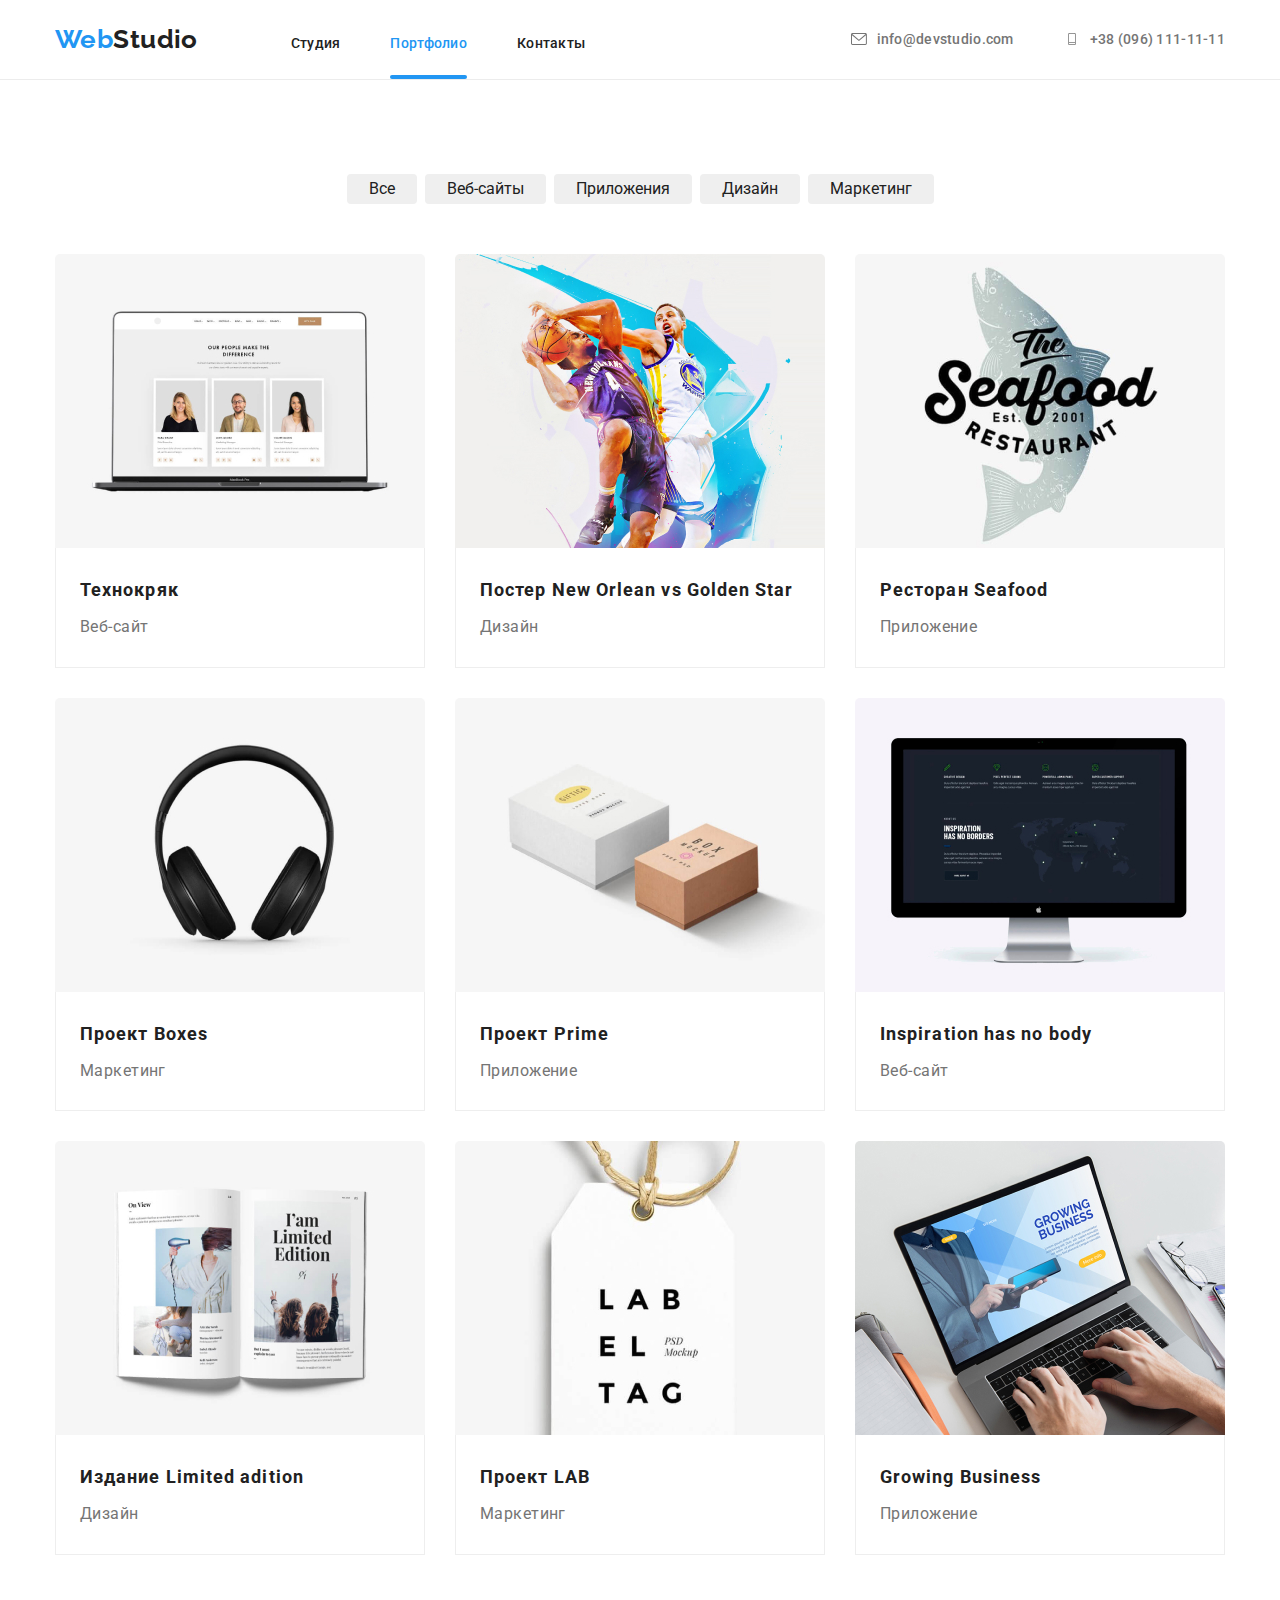
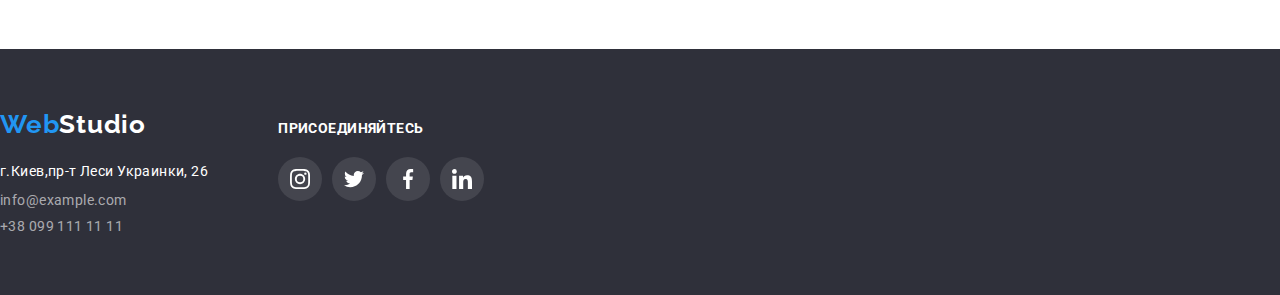
==== portfolio.html @ 9e02f587 "сделала подчеркивание" ====
<!DOCTYPE html>
<html lang="en">
<head>
    <meta charset="UTF-8">
    <meta http-equiv="X-UA-Compatible" content="IE=edge">
    <meta name="viewport" content="width=<>, initial-scale=1.0">
    <title>Document</title>

<link href="https://fonts.googleapis.com/css2?family=Raleway:wght@700&family=Roboto:wght@400;500;700;900&display=swap"
rel="stylesheet"
/>
<link rel="stylesheet" href="https://cdnjs.cloudflare.com/ajax/libs/modern-normalize/1.1.0/modern-normalize.min.css"/>
    <link rel="stylesheet" href="./css/style.css"/>
</head>
<body>
    <header class="page-header">
        <div class="container-main container">
          <nav class="container-main-nav">
              <a class="logo" href="./index.html"><span class="logo-accent">Web</span>Studio</a>
              <ul class="site-nav">
                  <li class="site-nav-item"> <a href="./index.html"class="site-nav-link">Студия</a></li>
                  <li class="site-nav-item"><a href=""class="site-nav-link current ">Портфолио</a></li>
                  <li class="site-nav-item"><a href=""class="site-nav-link">Контакты</a></li>
              </ul>
          </nav>
          <ul class="contact-nav">
          <li class="contact-nav-item">
            <a class="contact-nav-title" href ="mailto:info@devstudio.com" >
               <svg class="icon-envelope" width="16" height="12">
                   <use href="./img/svg/sprite.svg#icon-envelope"></use>>
               </svg>
               info@devstudio.com</a></li>
               <li class="contact-nav-item">
                <a class="contact-nav-title"href="tel:+380961111111" >
               <svg class="icon-vector" width="16" height="12">
                   <use href="./img/svg/sprite.svg#icon-Vector"></use>>
               </svg>
                   +38 (096) 111-11-11</a></li>
        </ul>
          </div>
      </header>

    <main>
         <!--Навигация-->
         <section class="section">
             <div class="container">
             <h1 class="visually-hidden">Filter</h1>
         <ul class="filter">
            <li class="filter-item"> <button type= "button" class="filter-button-main"> Все </button> </li>
            <li class="filter-item"> <button type= "button"class="filter-button"> Веб-сайты </button> </li>
            <li class="filter-item"> <button type= "button"class="filter-button"> Приложения</button> </li>
            <li class="filter-item"> <button type= "button"class="filter-button"> Дизайн </button> </li>
            <li class="filter-item"> <button type= "button"class="filter-button">Маркетинг</button> </li>
         </ul>
    
         <ul class="gallery">
             <li class="gallery-item">
                 <a href=""class="gallery-link" >
                     <img class="card" src="img/image1.jpg" alt="веб-сайт"width="370">
                     <div class="overlay">
                    <p>Технокряк это современная площадка распространения коронавируса. Компании используют эту платформу для цифрового шпионажа и атак на защищённые сервера конкурентов.</p>
                     </div>
                     <div class="gallery-part">
                    <h2 class="gallery-title">Технокряк</h2>
                <p class="gallery-text">Веб-сайт</p></div></a> 
            </li>
            <li class="gallery-item">
                <a href=""class="gallery-link">
                    <img class="card" src="img/image2.jpg" alt="дизайн"width="370">
                    <div class="overlay">
                     <p>Технокряк это современная площадка распространения коронавируса. Компании используют эту платформу для цифрового шпионажа и атак на защищённые сервера конкурентов.</p>
                     </div>
                    <div class="gallery-part"> <h2 class="gallery-title">Постер New Orlean vs Golden Star</h2>
                <p class="gallery-text">Дизайн</p></div></a> </li>
            
            <li class="gallery-item">
                <a href=""class="gallery-link">
                    <img class="card" src="img/image3.jpg" alt="приложение"width="370"> 
                    <div class="overlay">
                        <p>Технокряк это современная площадка распространения коронавируса. Компании используют эту платформу для цифрового шпионажа и атак на защищённые сервера конкурентов.</p>
                        </div>
                    <div class="gallery-part"> <h2 class="gallery-title">Ресторан Seafood</h2>
                 <p class="gallery-text">Приложение</p></div></a> </li>
        
                 
            <li class="gallery-item">
                <a href=""class="gallery-link">
                    <img class="card" src="img/image4.jpg" alt="коробки"width="370">
                    <div class="overlay">
                        <p>Технокряк это современная площадка распространения коронавируса. Компании используют эту платформу для цифрового шпионажа и атак на защищённые сервера конкурентов.</p>
                        </div>
                    <div class="gallery-part"> <h2 class="gallery-title">Проект Boxes</h2>
                <p class="gallery-text">Маркетинг</p></div></a> </li>
            
                <li class="gallery-item">
                    <a href=""class="gallery-link">
                        <img class="card" src="img/image5.jpg" alt="наушники"width="370">
                        <div class="overlay">
                            <p>Технокряк это современная площадка распространения коронавируса. Компании используют эту платформу для цифрового шпионажа и атак на защищённые сервера конкурентов.</p>
                            </div>
                        <div class="gallery-part">  <h2 class="gallery-title">Проект Prime</h2>
                   <p class="gallery-text">Приложение</p></div></a> </li>
                
            <li class="gallery-item">
                <a href=""class="gallery-link">
                    <img class="card" src="img/image6.jpg" alt="монитор"width="370">
                    <div class="overlay">
                        <p>Технокряк это современная площадка распространения коронавируса. Компании используют эту платформу для цифрового шпионажа и атак на защищённые сервера конкурентов.</p>
                        </div>
                    <div class="gallery-part"> <h2 class="gallery-title">Inspiration has no body</h2>
                 <p class="gallery-text">Веб-сайт</p></div></a> </li>
            
            <li class="gallery-item">
                <a href=""class="gallery-link">
                    <img class="card" src="img/image7.jpg" alt="книга"width="370">
                    <div class="overlay">
                        <p>Технокряк это современная площадка распространения коронавируса. Компании используют эту платформу для цифрового шпионажа и атак на защищённые сервера конкурентов.</p>
                        </div>
                    <div class="gallery-part">  <h2 class="gallery-title">Издание Limited adition</h2>
                 <p class="gallery-text">Дизайн</p></div></a> </li>
            
            <li class="gallery-item">
                <a href=""class="gallery-link">
                    <img class="card" src="img/image8.jpg" alt="лейба"width="370">
                    <div class="overlay">
                        <p>Технокряк это современная площадка распространения коронавируса. Компании используют эту платформу для цифрового шпионажа и атак на защищённые сервера конкурентов.</p>
                        </div>
                    <div class="gallery-part"> <h2 class="gallery-title">Проект LAB</h2>
                 <p class="gallery-text">Маркетинг</p></div></a> </li>
           
            <li class="gallery-item">
                <a href=""class="gallery-link">
                    <img class="card" src="img/image9.jpg" alt="ноут"width="370"> 
                    <div class="overlay">
                        <p>Технокряк это современная площадка распространения коронавируса. Компании используют эту платформу для цифрового шпионажа и атак на защищённые сервера конкурентов.</p>
                        </div>
                    <div class="gallery-part">  <h2 class="gallery-title">Growing Business</h2>
                <p class="gallery-text">Приложение</p></div></a> </li>
           
            </ul>
        </div>
        </section>
    </main>

    <footer class="information">
        <div class="container-main-nav" >
        <div class="information-list">
            <a class="information-logo" href="./index.html"> <span class="logo-accent">Web</span>Studio</a>
            <address>
            
             <ul class="information-addres">
                <li class="information-addres-street"> г.Киев,пр-т Леси Украинки, 26</li>
              <li class="information-addres-title" ><a href="mailto:info@example.com" class="information-addres-list">info@example.com</a> </li>
               <li class="information-addres-title"> <a href="tel:+380991111111" class="information-addres-list">+38 099 111 11 11</a> </li>
                 </ul>
            </address>
        </div>
        <div class="information-connect">
            <h2 class="information-connect-title">ПРИСОЕДИНЯЙТЕСЬ</h2>
            <ul class="information-connect-network">
                <li class="connect-network">
                    <a class="connect-network-link" href="" >
                        <svg class="network-icon-foot" width="20" height="20">
                            <use href="./img/svg/sprite.svg#icon-instagram-2"></use>
                        </svg>
                    </a>
                </li>
                <li class="connect-network">
                    <a class="connect-network-link" href="">
                        <svg class="network-icon-foot" width="20" height="20">
                            <use href="./img/svg/sprite.svg#icon-twitter-1 "></use>
                        </svg>
                    </a>
                </li>
                <li class="connect-network">
    
                        <a class="connect-network-link"href="">
                            <svg class="network-icon-foot" width="20" height="20">
                                <use href="./img/svg/sprite.svg#icon-facebook-1 "></use>
                            </svg>
                        </a>
                    </li>
                    <li class="connect-network">
                        <a class="connect-network-link" href="">
                            <svg class="network-icon-foot" width="20" height="20">
                                <use href="./img/svg/sprite.svg#icon-linkedin-1 "></use>
                            </svg>
                        </a>
                    </li>
                    
                </ul>
        </div>
 </div>     
        
    
</footer>

</body>
</html>
---- css/style.css ----
html{
    box-sizing: border-box;
}

:root{
    --primary-text-color:  #757575;
    --title-text-color:#212121;
    --accent-color:#2196f3;
    --primary-bg-color:#ffffff;
    --secondary-bg-color:#2F303A;
}
.page-header {
    border-bottom: 1px solid rgba(236, 236, 236, 1);
    height: 80px;
    display: flex;
}

body {
    color:var(--title-text-color);
    background: var(--primary-bg-color);
    font-family: Roboto, sans-serif;
    letter-spacing: 0.03em;
    font-size: 14px;
    line-height: 1.7;  
}  

.container {
    margin-left:auto;
    margin-right: auto;
    width: 1200px;
    padding-left: 15px;
    padding-right: 15px;
}
.container-main{
    display: flex;
    align-items: center; 
}
ul{
    padding: 0;
    margin: 0;
    list-style: none;
} 
h1,h2,h3,p{
    padding: 0;
    margin: 0;
    list-style: none;
}
img{
    display: block;
    width: 100%;
    height: auto;
}
a{
    text-decoration: none;
    color: #AFB1B8;
}
.logo {
   color: var(--title-text-color);
   font-family: raleway, sans-serif;
   font-weight: 700;
    font-size: 26px;
    line-height: 1.2; 
}
.logo-accent {
    color: var(--accent-color);
    font-family: raleway, sans-serif;
}
/*Page Header*/

.container-main-nav{
    display: flex;
    align-items: baseline;
}


/* цвет основного текста #212121 */

/* вторичный цвет текста #757575 */

/* белый цвет  #ffffff */

/* акцент #2196F3 */


/* Site-nav*/
.site-nav {
    display: flex;
    margin-left: 93px ;
}

.site-nav-item:not(:first-child){
    margin-left: 50px;
}

.site-nav-link{
color: var(--title-text-color);
letter-spacing: 0.02em;
font-weight: 500;
line-height: 1.14;
}
.site-nav-link:hover,
.site-nav-link:focus {
    color: var(--accent-color);
}
.current{
    color: var(--accent-color);
    position: relative;
    padding-top: 28px;
    padding-bottom: 28px;
}
 .current::after{
    content: '';
    display: block;
    width: 100%;
    height: 4px;
    background-color: var(--accent-color);
    border-radius: 2px;
    left: 0;
    bottom: 0;
    position: absolute;
    
    
}



/* Contact-nav*/
    .contact-nav{
    display: flex;
    margin-left: auto;
}
.contact-nav-item{
    display: inline-block;
    font-weight: 500;
    line-height: 1.14;
    letter-spacing: 0.02em;
}
.contact-nav-title{
    display: flex;
    align-items: center;
}
.icon-envelope, .icon-vector{
    margin-right: 10px;
    fill: currentColor;

}
 .icon-envelope:hover,
.icon-envelope:focus {
    fill: var(--accent-color);
}
.contact-nav-title:hover .icon-vector,
.contact-nav-title:focus .icon-vector{
    fill: var(--accent-color);
}

.contact-nav-item:not(:last-child){
    margin-right: 50px;
}
.contact-nav-title {
    
    color: var(--primary-text-color);
    font-weight: 500;
    line-height: 1.14;
    letter-spacing: 0.02em;
  
}

.contact-nav-title:hover,
.contact-nav-title:focus{
    color: var(--accent-color);
}

/*Hero*/
.hero{
    display: flex;
    padding-top: 200px;
    padding-bottom: 200px;
    margin-left: auto;
    margin-right: auto;
    max-width: 1600px;
    height: 600px;
    background-image: linear-gradient(to right, 
    rgba(47, 48, 58, 0.4), rgba(47, 48, 58, 0.4)),
     url(../img/Img-bg.jpg);
    background-repeat: no-repeat;
    background-position: center;
    background-size: cover;
    content: "";
   
}
.hero-title{
    color: var(--primary-bg-color);
    letter-spacing: 0.06em;
    font-weight: 900;
    font-size: 44px;
    line-height: 1.4;
    text-align: center;
    margin-bottom: 30px;
}
    .hero-button-main {
     color: var(--primary-bg-color);
        background-color: var(--accent-color);
        border: 1px solid transparent;
        align-items: center;
        cursor: pointer;
        text-indent: inherit;
        letter-spacing: 0.06em;
         font-weight: 700;
        font-size: 16px;
        line-height:  1.9;
        display: flex;
        text-align: center;
        margin-left: auto;
        margin-right: auto;
        padding-top: 10px;
        padding-left: 32px;
        padding-right: 32px;
        padding-bottom: 10px;
        border-radius: 4px;
    }
    .hero-button-main:hover,
    .hero-button-main:focus{
    color:var(--primary-bg-color) ;
    background-color: #188ce8; 
    } 
    .backdrop .is-hidden{
        position: fixed;
        top: 0;
        left: 0;
        width: 100%;
        height: 100%;
        pointer-events: none;
        
    }
    .modal{
        height: 581px;
        width: 528px;
        opacity: 1;
        position: absolute;
        transform: translate(-50%, -50%), scale(1);
        background-color: var(--primary-bg-color);
        transition: transform 250ms cubic-bezier(0.4 0, 0.2 1);
        border-radius: 4px;
        top: 50px;
        left: 50px;
        box-shadow: 0px 1px 3px rgba(0, 0, 0, 0.12), 0px 1px 1px rgba(0, 0, 0, 0.14), 0px 2px 1px rgba(0, 0, 0, 0.2);
    }
    .icon-close{
        position: absolute;
        
        width: 30px;
        height: 30px;
        top: 8px;
        right: 8px;
        border-radius: 50%;
        background-color: var(--primary-bg-color);
        border: 1px solid rgba(0, 0, 0, 0.1);
        cursor: pointer;
        transition: fill 250ms cubic-bezier(0.4, 0, 0.2, 1);
    }
    
/* Section*/
 
    .work-section{
        padding-top: 0;
    }
    .section-title{
    margin-bottom: 50px;
    color: var(--title-text-color) ;
    font-weight: 700;
    font-size: 36px;
    line-height: 1.2;
    text-align: center;
 }
    .pictures{
    display: flex;
    justify-content: center; 
    }
    .pictures-item:not(:first-child){
     margin-left: 30px;
}
    .thumb{
        position: relative;
        display: block;
    }
    .thumb p{
        position: absolute;
        bottom: 0;
        height: 70px;
        width: 370px;
        font-family: Roboto;
        font-weight: 700;
        line-height: 1.14;
        text-align: center;
        padding-top: 27px;
        text-transform: uppercase;
        color: var(--primary-bg-color);
        background:  rgba(47, 48, 58, 0.8);
    }
   
 /*Features */
 .section{
     padding-top: 94px;
     padding-bottom: 94px;
 }
 .visually-hidden{
     position: absolute;
     clip: rect(0 0 0 0);
     width: 1px;
     height: 1px;
     margin: -1px;
     
 }
 .features{
    display: flex; 
 }
 .features-item:not(:first-child){
     margin-left: 30px;
 } 
 .icon-box{
     display: flex;
     height: 120px;
     background-size:contain;
     background-color:#F5F4FA;
     margin-bottom: 30px; 
     justify-content: center;
     align-content: center;
     padding-top: 25px;
     padding-bottom: 25px;
 }
 
 .features-title{
     
     margin-bottom: 10px;
     color: var(--title-text-color);
     font-weight: 700;
     line-height: 1.14;
 }
 
.features-description {
    
    color: var(--primary-text-color);
    line-height: 1.7;
}
/* Comands*/
.comands{
    background-color: #F5F4FA;
}
.comands-title{
    color: var(--title-text-color) ; 
    font-weight: 700;
    font-size: 36px;
    line-height: 1.2;
    text-align: center;
    margin-bottom: 50px ;
}
.comands-info{
    text-align: center;
    padding-top: 30px;
    padding-bottom: 30px;
}
.comands-item{
    display: flex;
   
}
.comands-title-top{
    background-color: var(--primary-bg-color);
    box-shadow: 0px 1px 3px rgba(0, 0, 0, 0.12), 0px 1px 1px rgba(0, 0, 0, 0.14), 0px 2px 1px rgba(0, 0, 0, 0.2);
    border-radius: 0px 0px 4px 4px;
}
.comands-title-top:not(:first-child){
    margin-left: 30px;
}
.comands-title-workers{
    color: var(--title-text-color);
    font-weight: 500;
    font-size: 16px;
    line-height: 1.2;
    text-align: center;
  
}
.comands-title-proffesion{
    color: var(--primary-text-color );
    font-size: 16px;
    line-height: 1.2;
    text-align: center;
    margin-top: 10px; 
}
.network{
  display: flex;
  justify-content: center;
  margin-top: 16px;
}
.network-item:not(:last-child){
    margin-right: 10px;
}
.network-link{
    display: inline-flex;
    align-items: center;
    justify-content: center;
    width: 44px;
    height: 44px;
   border-radius: 50%;
   text-align: center; 
} 

.connect-network-link{
    display:inline-flex;
    align-items: center;
    justify-content: center;
    width: 44px;
    height: 44px;
   border-radius: 50%;
   padding: 10px;
   background-color: var(--primary-bg-color);
   
}
.network-icon{
    fill:#AFB1B8;
}
.network-link:hover,
.network-link:focus{
    background-color: var(--accent-color);
}
.network-link:hover .network-icon,
.network-link:focus .network-icon{
    fill: var(--primary-bg-color);
}
.clients{
    display: flex;
}
.clients-title{
    font-weight: 700;
    font-size: 36px;
    line-height: 1.17;
    text-align: center;
    letter-spacing: 0.03em;
    color: var(--title-text-color);
    margin-bottom: 50px;
}

.clients-link{
    display: flex;
    align-items: center;
    justify-content: center;
    border:1px solid  #AFB1B8;
    border-radius: 4px;
    width: 170px;
    height: 92px;
   
}
.clients-icon{
    fill: #AFB1B8;
    justify-content: center;
    align-content: center;
}
.clients-icon:hover{
    fill: var(--accent-color);
}

.clients-link:hover .clients-icon,
.clients-link:focus .clients-icon{
    fill: var(--accent-color);
}
.clients-link:hover,
.clients-link:focus{
border-color: var(--accent-color);
}
.clients-item:not(:last-child){
    margin-right: 30px;
}

/* Footer*/
.information{
  
    background-color: var(--secondary-bg-color);
    padding-top: 60px;
    padding-bottom: 60px;
    
}
.information-logo{
    color: var(--primary-bg-color);
    font-family: raleway, sans-serif;
    line-height: 1.19;
    font-weight: 700;
    font-size: 26px;
    letter-spacing: 0.03em;
    margin-bottom: 20px;
    display: block;
}
.information-addres{
    font-style: normal;
    color: var(--primary-bg-color);
    line-height: 1.7; 
}

 .information-addres-street{
     color: var(--primary-bg-color);
     margin-bottom: 9px;
     
 }
 
.information-addres-list{
    color: rgba(255, 255, 255, 0.6);
    line-height: 1.2;
    display: block;
}
.information-addres-list:hover,
.information-addres-list:focus{
    color: var(--accent-color);
}
.information-addres-title:not(:last-child){
margin-bottom: 9px;
}
.information-connect{
    display: block;
    margin-left: 70px;
    
}

.information-connect-network{
    display: inline-flex;
    
}
.information-connect-title{
    font-weight: bold;
    font-size: 14px;
    line-height: 1.14;
    text-transform: uppercase;
    color: var(--primary-bg-color);
    margin-bottom: 20px;
    
   
}
.network-icon-foot{

    fill:var(--primary-bg-color); 
}
.network-icon-foot:hover,
.network-icon-foot:focus{
    fill: var(--primary-bg-color);
}
.connect-network-link{
    display:flex;
    justify-content: center;
    align-items: center;
    border-radius: 50%;
    background-color: rgba(255, 255, 255, 0.1);
    fill: var(--primary-bg-color)
}
.connect-network:not(:last-child){
    margin-right: 10px;
}

.connect-network-link:hover,
.connect-network-link:focus{
    background-color: var(--accent-color);
    fill: var(--primary-bg-color);
}
/* Portfolio*/

.filter{
    margin-top: 0;
    margin-bottom: 50px;
    font-family: inherit;
    list-style: none;
    display: flex;
    justify-content: center;
     
}
.filter-item{
color: var(--title-text-color);
font-style: normal;
font-weight: 500;
font-size: 16px;
line-height: 1.6;
text-align: center;
cursor: pointer;
}
.filter-item:not(:last-child){
margin-right: 8px;
}

.filter-button{
    color: var(--title-text-color);
    text-align: center;
    border: transparent;
    cursor: pointer;  
    padding-left: 22px;
    padding-right: 22px;
    padding-top: 6px;
    padding-bottom: 6px;
    border-radius: 4px;
}

.filter-button:hover,
.filter-button:focus{
    color: var(--primary-bg-color);
    background-color: var(--accent-color);
    box-shadow: 0px 3px 1px rgba(0, 0, 0, 0.1), 0px 1px 2px rgba(0, 0, 0, 0.08), 0px 2px 2px rgba(0, 0, 0, 0.12);
}

.filter-button-main{
    color: var(--title-text-color);
    text-align: center;
    border:  transparent;
    padding-left: 22px;
    padding-right: 22px;
    padding-top: 6px;
    padding-bottom: 6px; 
    border-radius: 4px;
    cursor: pointer;
}
.filter-button-main:hover,
.filter-button-main:focus{
    color: var(--primary-bg-color);
    background-color: var(--accent-color);
    box-shadow: 0px 3px 1px rgba(0, 0, 0, 0.1), 0px 1px 2px rgba(0, 0, 0, 0.08), 0px 2px 2px rgba(0, 0, 0, 0.12);
}

.gallery{
    display: flex;
    flex-wrap: wrap;
     margin-top: -30px;
     margin-right: -30px; 
    
}
.gallery-item{
    margin-right: 30px;
    margin-top: 30px;
    
}
.gallery-item:nth-child(3n){
margin-right: 0;
}
.gallery-link{
   display: block;
   position: relative;
   overflow: hidden;
}
.gallery-link:hover,
.gallery-link:focus{
    box-shadow: 0px 4px 4px rgba(0, 0, 0, 0.25);
}
.gallery-link:hover .overlay,
.gallery-link:focus .overlay{
    opacity: 1;
    transform: translateX(0);
}
.overlay{
    position: absolute;
    width: 370px;
    height: 294px;
    top: 0;
    left: 0;
    padding: 63px 24px;
    letter-spacing: 0.03em;
    display: flex;
    align-items: center;
    justify-content: center;
    font-size: 18px;
    line-height: 1.56;
    opacity: 0;
    transform: translateX(100%);
    transition: transform 250ms cubic-bezier(0.4 0, 0.2 1);
    color: var(--primary-bg-color);
    background: rgba(33, 150, 243, 0.9);
}
.gallery-title{
    color: var(--title-text-color);
    font-weight: 700;
    font-size: 18px;
    line-height: 2;
    letter-spacing: 0.06em;
    margin-bottom: 4px;
}
.card{
    border-top-left-radius: 5px;
    border-top-right-radius: 5px;
    overflow: hidden;
}
.gallery-text{
    color: var(--primary-text-color);
    font-size: 16px;
    line-height: 1.9;
    text-decoration: none;

}
.gallery-part{   
 padding:24px;
 border-right: 1px solid #EEEEEE;
 border-left: 1px solid #EEEEEE;
 border-bottom:  1px solid #EEEEEE;
 }
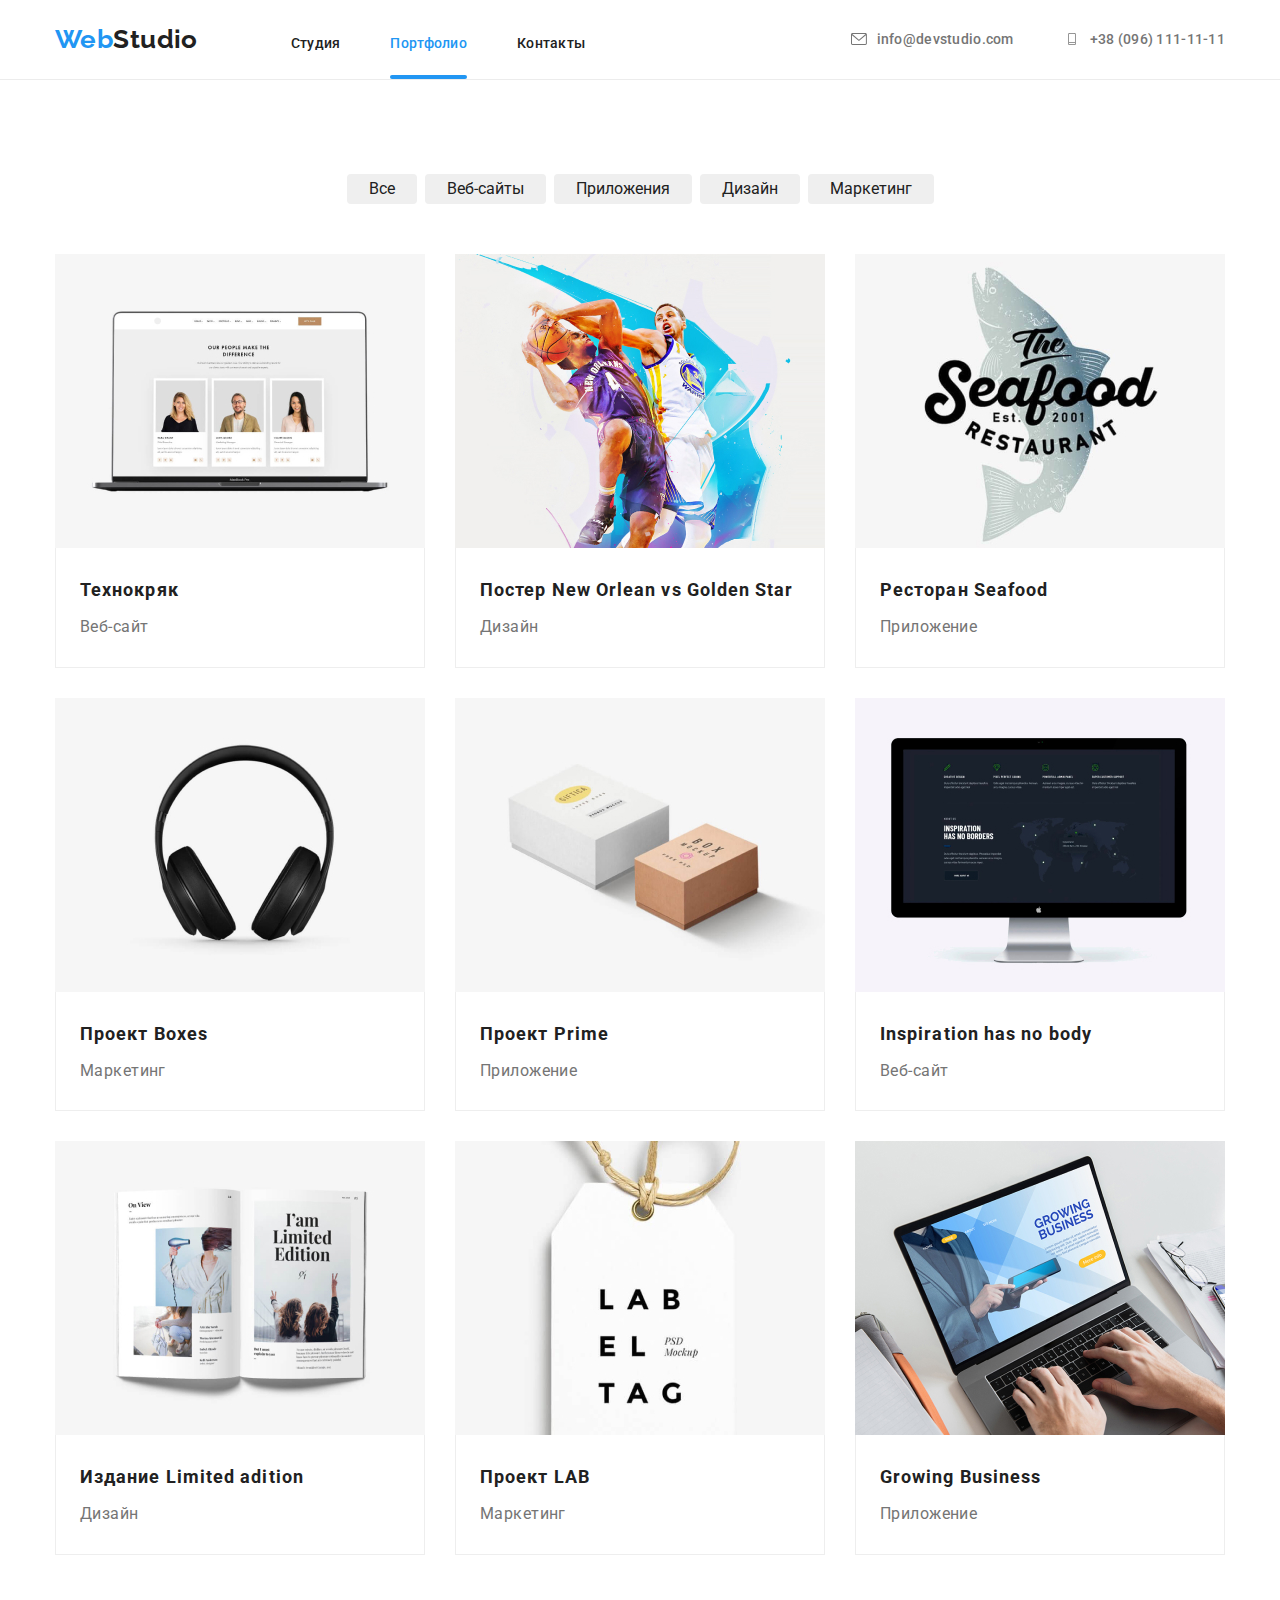
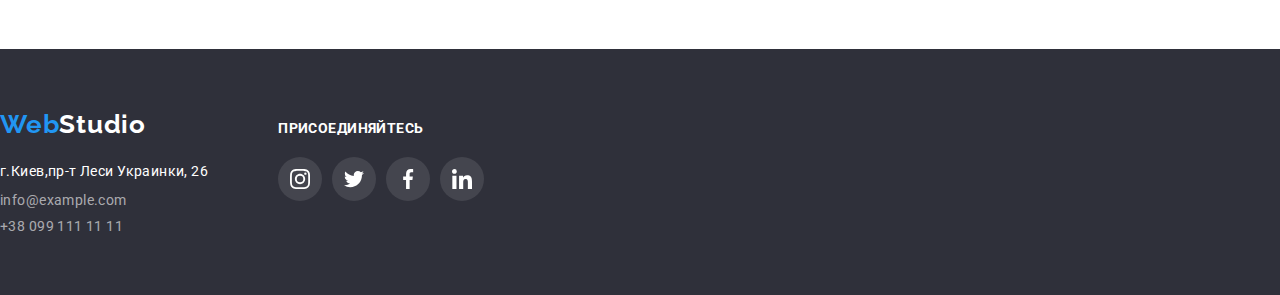
==== commit ce5ad632: "исправила модальное окно" ====
--- a/portfolio.html
+++ b/portfolio.html
@@ -55,85 +55,102 @@
     
          <ul class="gallery">
              <li class="gallery-item">
-                 <a href=""class="gallery-link" >
-                     <img class="card" src="img/image1.jpg" alt="веб-сайт"width="370">
+                <a class="gallery-link" href="" >
+                    <div class="div-card">
+                     <img src="img/image1.jpg" alt="веб-сайт"width="370">
                      <div class="overlay">
-                    <p>Технокряк это современная площадка распространения коронавируса. Компании используют эту платформу для цифрового шпионажа и атак на защищённые сервера конкурентов.</p>
+                    <p class="text">Технокряк это современная площадка распространения коронавируса. Компании используют эту платформу для цифрового шпионажа и атак на защищённые сервера конкурентов.</p>
                      </div>
+                    </div>
                      <div class="gallery-part">
                     <h2 class="gallery-title">Технокряк</h2>
                 <p class="gallery-text">Веб-сайт</p></div></a> 
             </li>
             <li class="gallery-item">
-                <a href=""class="gallery-link">
-                    <img class="card" src="img/image2.jpg" alt="дизайн"width="370">
-                    <div class="overlay">
-                     <p>Технокряк это современная площадка распространения коронавируса. Компании используют эту платформу для цифрового шпионажа и атак на защищённые сервера конкурентов.</p>
+                <a class="gallery-link"href="">
+                    <div class="div-card">
+                    <img src="img/image2.jpg" alt="дизайн"width="370">
+                    <div class="overlay">
+                     <p class="text">Технокряк это современная площадка распространения коронавируса. Компании используют эту платформу для цифрового шпионажа и атак на защищённые сервера конкурентов.</p>
                      </div>
+                    </div>
                     <div class="gallery-part"> <h2 class="gallery-title">Постер New Orlean vs Golden Star</h2>
                 <p class="gallery-text">Дизайн</p></div></a> </li>
             
             <li class="gallery-item">
-                <a href=""class="gallery-link">
-                    <img class="card" src="img/image3.jpg" alt="приложение"width="370"> 
-                    <div class="overlay">
-                        <p>Технокряк это современная площадка распространения коронавируса. Компании используют эту платформу для цифрового шпионажа и атак на защищённые сервера конкурентов.</p>
-                        </div>
+                <a class="gallery-link"href="">
+                    <div class="div-card">
+                    <img  src="img/image3.jpg" alt="приложение"width="370"> 
+                    <div class="overlay">
+                        <p class="text">Технокряк это современная площадка распространения коронавируса. Компании используют эту платформу для цифрового шпионажа и атак на защищённые сервера конкурентов.</p>
+                        </div>
+                    </div>
                     <div class="gallery-part"> <h2 class="gallery-title">Ресторан Seafood</h2>
                  <p class="gallery-text">Приложение</p></div></a> </li>
         
                  
             <li class="gallery-item">
-                <a href=""class="gallery-link">
-                    <img class="card" src="img/image4.jpg" alt="коробки"width="370">
-                    <div class="overlay">
-                        <p>Технокряк это современная площадка распространения коронавируса. Компании используют эту платформу для цифрового шпионажа и атак на защищённые сервера конкурентов.</p>
-                        </div>
+                <a class="gallery-link"href="">
+                    <div class="div-card">
+                    <img  src="img/image4.jpg" alt="коробки"width="370">
+                    <div class="overlay">
+                        <p class="text">Технокряк это современная площадка распространения коронавируса. Компании используют эту платформу для цифрового шпионажа и атак на защищённые сервера конкурентов.</p>
+                        </div>
+                    </div>
                     <div class="gallery-part"> <h2 class="gallery-title">Проект Boxes</h2>
                 <p class="gallery-text">Маркетинг</p></div></a> </li>
             
                 <li class="gallery-item">
-                    <a href=""class="gallery-link">
-                        <img class="card" src="img/image5.jpg" alt="наушники"width="370">
+                    <a class="gallery-link"href="">
+                        <div class="div-card">
+                        <img src="img/image5.jpg" alt="наушники"width="370">
                         <div class="overlay">
-                            <p>Технокряк это современная площадка распространения коронавируса. Компании используют эту платформу для цифрового шпионажа и атак на защищённые сервера конкурентов.</p>
+                            <p class="text">Технокряк это современная площадка распространения коронавируса. Компании используют эту платформу для цифрового шпионажа и атак на защищённые сервера конкурентов.</p>
                             </div>
+                        </div>
                         <div class="gallery-part">  <h2 class="gallery-title">Проект Prime</h2>
                    <p class="gallery-text">Приложение</p></div></a> </li>
                 
             <li class="gallery-item">
-                <a href=""class="gallery-link">
-                    <img class="card" src="img/image6.jpg" alt="монитор"width="370">
-                    <div class="overlay">
-                        <p>Технокряк это современная площадка распространения коронавируса. Компании используют эту платформу для цифрового шпионажа и атак на защищённые сервера конкурентов.</p>
+                <a class="gallery-link"href="">
+                    <div class="div-card">
+                    <img  src="img/image6.jpg" alt="монитор"width="370">
+                    <div class="overlay">
+                        <p class="text">Технокряк это современная площадка распространения коронавируса. Компании используют эту платформу для цифрового шпионажа и атак на защищённые сервера конкурентов.</p>
                         </div>
                     <div class="gallery-part"> <h2 class="gallery-title">Inspiration has no body</h2>
                  <p class="gallery-text">Веб-сайт</p></div></a> </li>
             
             <li class="gallery-item">
-                <a href=""class="gallery-link">
-                    <img class="card" src="img/image7.jpg" alt="книга"width="370">
-                    <div class="overlay">
-                        <p>Технокряк это современная площадка распространения коронавируса. Компании используют эту платформу для цифрового шпионажа и атак на защищённые сервера конкурентов.</p>
-                        </div>
+                <a class="gallery-link"href="">
+                    <div class="div-card">
+                    <img  src="img/image7.jpg" alt="книга"width="370">
+                    <div class="overlay">
+                        <p class="text">Технокряк это современная площадка распространения коронавируса. Компании используют эту платформу для цифрового шпионажа и атак на защищённые сервера конкурентов.</p>
+                        </div>
+                    </div>
                     <div class="gallery-part">  <h2 class="gallery-title">Издание Limited adition</h2>
                  <p class="gallery-text">Дизайн</p></div></a> </li>
             
             <li class="gallery-item">
-                <a href=""class="gallery-link">
-                    <img class="card" src="img/image8.jpg" alt="лейба"width="370">
-                    <div class="overlay">
-                        <p>Технокряк это современная площадка распространения коронавируса. Компании используют эту платформу для цифрового шпионажа и атак на защищённые сервера конкурентов.</p>
-                        </div>
+                <a class="gallery-link"href="">
+                    <div class="div-card">
+                    <img src="img/image8.jpg" alt="лейба"width="370">
+                    <div class="overlay">
+                        <p class="text">Технокряк это современная площадка распространения коронавируса. Компании используют эту платформу для цифрового шпионажа и атак на защищённые сервера конкурентов.</p>
+                        </div>
+                    </div>
                     <div class="gallery-part"> <h2 class="gallery-title">Проект LAB</h2>
                  <p class="gallery-text">Маркетинг</p></div></a> </li>
            
             <li class="gallery-item">
-                <a href=""class="gallery-link">
-                    <img class="card" src="img/image9.jpg" alt="ноут"width="370"> 
-                    <div class="overlay">
-                        <p>Технокряк это современная площадка распространения коронавируса. Компании используют эту платформу для цифрового шпионажа и атак на защищённые сервера конкурентов.</p>
-                        </div>
+                <a class="gallery-link"href="">
+                    <div class="div-card">
+                    <img src="img/image9.jpg" alt="ноут"width="370"> 
+                    <div class="overlay">
+                        <p class="text">Технокряк это современная площадка распространения коронавируса. Компании используют эту платформу для цифрового шпионажа и атак на защищённые сервера конкурентов.</p>
+                        </div>
+                    </div>
                     <div class="gallery-part">  <h2 class="gallery-title">Growing Business</h2>
                 <p class="gallery-text">Приложение</p></div></a> </li>
            
--- a/css/style.css
+++ b/css/style.css
@@ -97,6 +97,7 @@
 letter-spacing: 0.02em;
 font-weight: 500;
 line-height: 1.14;
+transition: background-color 250ms cubic-bezier(0.4, 0, 0.2, 1);
 }
 .site-nav-link:hover,
 .site-nav-link:focus {
@@ -118,8 +119,10 @@
     left: 0;
     bottom: 0;
     position: absolute;
-    
-    
+    transition: opacity 250ms; 
+}
+.current:hover::after{
+    opacity: 1;
 }
 
 
@@ -142,6 +145,7 @@
 .icon-envelope, .icon-vector{
     margin-right: 10px;
     fill: currentColor;
+    transition: background-color 250ms cubic-bezier(0.4, 0, 0.2, 1);
 
 }
  .icon-envelope:hover,
@@ -162,7 +166,7 @@
     font-weight: 500;
     line-height: 1.14;
     letter-spacing: 0.02em;
-  
+    transition: background-color 250ms cubic-bezier(0.4, 0, 0.2, 1);
 }
 
 .contact-nav-title:hover,
@@ -217,47 +221,61 @@
         padding-right: 32px;
         padding-bottom: 10px;
         border-radius: 4px;
+        transition: background-color 250ms cubic-bezier(0.4, 0, 0.2, 1);
     }
     .hero-button-main:hover,
     .hero-button-main:focus{
     color:var(--primary-bg-color) ;
     background-color: #188ce8; 
     } 
-    .backdrop .is-hidden{
+    .backdrop{
         position: fixed;
         top: 0;
         left: 0;
         width: 100%;
         height: 100%;
+        background-color: rgba(0, 0, 0, 0.2); 
+        opacity: 1;
         pointer-events: none;
-        
+        transition: opacity 250ms cubic-bezier(0.4, 0, 0.2, 1);
+    }
+    .backdrop.is-hidden{
+        opacity: 0;
+        pointer-events: none;
+    }
+    .backdrop.is-hidden .modal{
+        transform: translate(-50%, -50%) scale(0.9);
     }
     .modal{
-        height: 581px;
-        width: 528px;
+        position: absolute;
+        top: 50%;
+        left: 50%;
+        min-height: 581px;
+        min-width: 528px;
         opacity: 1;
-        position: absolute;
-        transform: translate(-50%, -50%), scale(1);
+        transform: translate(-50%, -50%) scale(1);
         background-color: var(--primary-bg-color);
-        transition: transform 250ms cubic-bezier(0.4 0, 0.2 1);
+        transition: transform 250ms cubic-bezier(0.4, 0, 0.2, 1);
         border-radius: 4px;
-        top: 50px;
-        left: 50px;
         box-shadow: 0px 1px 3px rgba(0, 0, 0, 0.12), 0px 1px 1px rgba(0, 0, 0, 0.14), 0px 2px 1px rgba(0, 0, 0, 0.2);
     }
-    .icon-close{
-        position: absolute;
-        
+    .button-close{
+       position: absolute;
         width: 30px;
         height: 30px;
         top: 8px;
         right: 8px;
+        display: flex;
+        align-items: center;
         border-radius: 50%;
         background-color: var(--primary-bg-color);
         border: 1px solid rgba(0, 0, 0, 0.1);
         cursor: pointer;
         transition: fill 250ms cubic-bezier(0.4, 0, 0.2, 1);
     }
+   
+    
+    
     
 /* Section*/
  
@@ -402,6 +420,7 @@
     height: 44px;
    border-radius: 50%;
    text-align: center; 
+   transition: background-color 250ms cubic-bezier(0.4, 0, 0.2, 1);
 } 
 
 .connect-network-link{
@@ -413,10 +432,11 @@
    border-radius: 50%;
    padding: 10px;
    background-color: var(--primary-bg-color);
-   
+   transition: background-color 250ms cubic-bezier(0.4, 0, 0.2, 1);
 }
 .network-icon{
     fill:#AFB1B8;
+    transition: background-color 250ms cubic-bezier(0.4, 0, 0.2, 1);
 }
 .network-link:hover,
 .network-link:focus{
@@ -447,12 +467,13 @@
     border-radius: 4px;
     width: 170px;
     height: 92px;
-   
+    transition: background-color 250ms cubic-bezier(0.4, 0, 0.2, 1);
 }
 .clients-icon{
     fill: #AFB1B8;
     justify-content: center;
     align-content: center;
+    transition: background-color 250ms cubic-bezier(0.4, 0, 0.2, 1);
 }
 .clients-icon:hover{
     fill: var(--accent-color);
@@ -504,6 +525,7 @@
     color: rgba(255, 255, 255, 0.6);
     line-height: 1.2;
     display: block;
+    transition: background-color 250ms cubic-bezier(0.4, 0, 0.2, 1);
 }
 .information-addres-list:hover,
 .information-addres-list:focus{
@@ -534,7 +556,8 @@
 }
 .network-icon-foot{
 
-    fill:var(--primary-bg-color); 
+    fill:var(--primary-bg-color);
+    transition: background-color 250ms cubic-bezier(0.4, 0, 0.2, 1);
 }
 .network-icon-foot:hover,
 .network-icon-foot:focus{
@@ -546,7 +569,8 @@
     align-items: center;
     border-radius: 50%;
     background-color: rgba(255, 255, 255, 0.1);
-    fill: var(--primary-bg-color)
+    fill: var(--primary-bg-color);
+    transition: background-color 250ms cubic-bezier(0.4, 0, 0.2, 1);
 }
 .connect-network:not(:last-child){
     margin-right: 10px;
@@ -591,6 +615,7 @@
     padding-top: 6px;
     padding-bottom: 6px;
     border-radius: 4px;
+    transition: background-color 250ms cubic-bezier(0.4, 0, 0.2, 1);
 }
 
 .filter-button:hover,
@@ -610,6 +635,7 @@
     padding-bottom: 6px; 
     border-radius: 4px;
     cursor: pointer;
+    transition: background-color 250ms cubic-bezier(0.4, 0, 0.2, 1);
 }
 .filter-button-main:hover,
 .filter-button-main:focus{
@@ -635,8 +661,8 @@
 }
 .gallery-link{
    display: block;
-   position: relative;
-   overflow: hidden;
+   transition: background-color 250ms cubic-bezier(0.4, 0, 0.2, 1);
+
 }
 .gallery-link:hover,
 .gallery-link:focus{
@@ -645,12 +671,12 @@
 .gallery-link:hover .overlay,
 .gallery-link:focus .overlay{
     opacity: 1;
-    transform: translateX(0);
+    transform: translateY(0);
 }
 .overlay{
     position: absolute;
-    width: 370px;
-    height: 294px;
+    width: 100%;
+    height: 100%;
     top: 0;
     left: 0;
     padding: 63px 24px;
@@ -666,6 +692,7 @@
     color: var(--primary-bg-color);
     background: rgba(33, 150, 243, 0.9);
 }
+
 .gallery-title{
     color: var(--title-text-color);
     font-weight: 700;
@@ -674,10 +701,17 @@
     letter-spacing: 0.06em;
     margin-bottom: 4px;
 }
-.card{
-    border-top-left-radius: 5px;
-    border-top-right-radius: 5px;
+.div-card{
     overflow: hidden;
+    position: relative;
+}
+.text{
+color: var(--primary-bg-color);
+font-style: normal;
+font-weight: normal;
+font-size: 18px;
+line-height: 2;
+opacity: 0.5;
 }
 .gallery-text{
     color: var(--primary-text-color);
